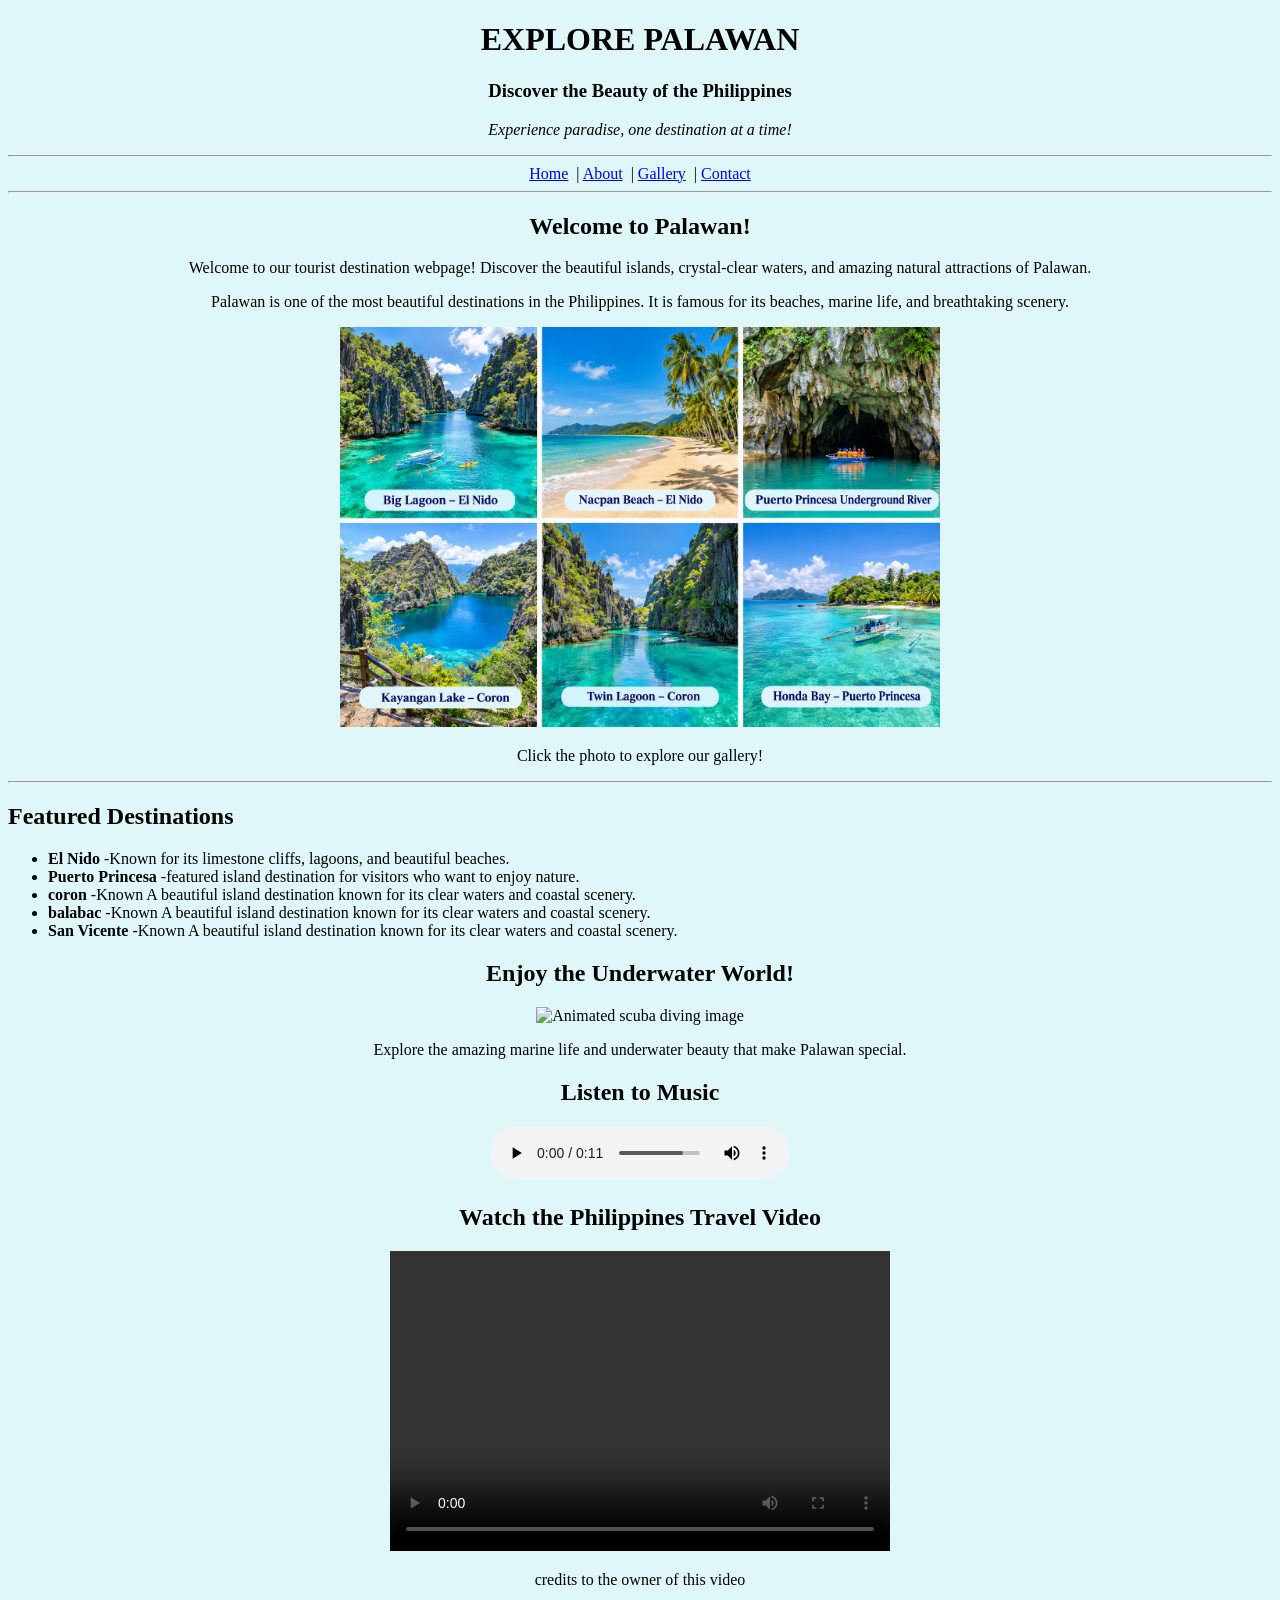
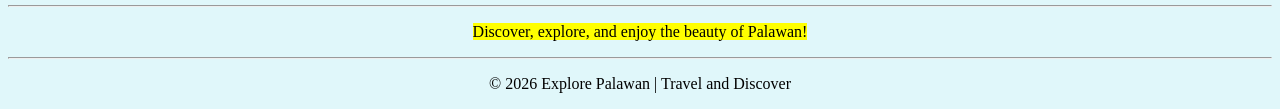
==== index.html @ 532b5537 "first commit" ====
<!DOCTYPE html>
<html>
<head>
    <title>Explore Palawan - Home</title>
</head>

<body bgcolor="#E0F7FA">

    <header>
        <center>
            <h1> EXPLORE PALAWAN </h1>
            <h3>Discover the Beauty of the Philippines</h3>
            <p><i>Experience paradise, one destination at a time!</i></p>
        </center>
    </header>

    <hr>

    <nav>
        <center>
            <a href="index.html">Home</a>&nbsp; |
            <a href="about.html">About</a>&nbsp; |
            <a href="gallery.html">Gallery</a>&nbsp; |
            <a href="contact.html">Contact</a>
        </center>
    </nav>

    <hr>

    <main>
        <center>
            <h2>Welcome to Palawan!</h2>

            <p>
                Welcome to our tourist destination webpage!
                Discover the beautiful islands, crystal-clear waters,
                and amazing natural attractions of Palawan.
            </p>

            <p>
                Palawan is one of the most beautiful destinations
                in the Philippines. It is famous for its beaches,
                marine life, and breathtaking scenery.
            </p>

           <a href="gallery.html">
           <img src="photo/travel collage.png"
             alt="Explore Palawan Gallery"
             width="600"
             height="400">
</a>

<p>Click the photo to explore our gallery!</p>

             </center>
             <hr>
             <h2>Featured Destinations</h2>
       

        <ul>
            <li><b>El Nido</b> -Known for its limestone cliffs,
                lagoons, and beautiful beaches.</li>

            <li><b>Puerto Princesa</b> -featured island destination
                for visitors who want to enjoy nature.</li>

            <li><b>coron</b> -Known A beautiful island destination
                known for its clear waters and coastal scenery.</li>

            <li><b>balabac</b> -Known A beautiful island destination
                known for its clear waters and coastal scenery.</li>

            <li><b>San Vicente</b> -Known A beautiful island destination
                known for its clear waters and coastal scenery.</li>
        </ul>

        <center>
            <h2>Enjoy the Underwater World!</h2>

            <img src="C:\Users\ACER\OneDrive\Desktop\Carmen,Rosario,Hj.alie S\photo\gif\scuba.gif"
                 alt="Animated scuba diving image"
                 width="300"
                 height="200">

            <p>
                Explore the amazing marine life and underwater
                beauty that make Palawan special.
            </p>

            
<h2>Listen to Music</h2>

<audio controls>
    <source src="audio/sunflower.mp3" type="audio/mpeg">
    
</audio>

<h2>Watch the Philippines Travel Video</h2>

<video width="500" height="300" controls loop>
    <source src="video/featuredvideo.mp4" type="video/mp4">
    
</video>
<p> credits to the owner of this video</p>


             
                

            <hr>

            <p>
                <mark>Discover, explore, and enjoy the beauty of Palawan!</mark>
            </p>
        </center>
    </main>

    <hr>

    <footer>
        <center>
            <p>&copy; 2026 Explore Palawan | Travel and Discover</p>
        </center>
    </footer>

</body>
</html>
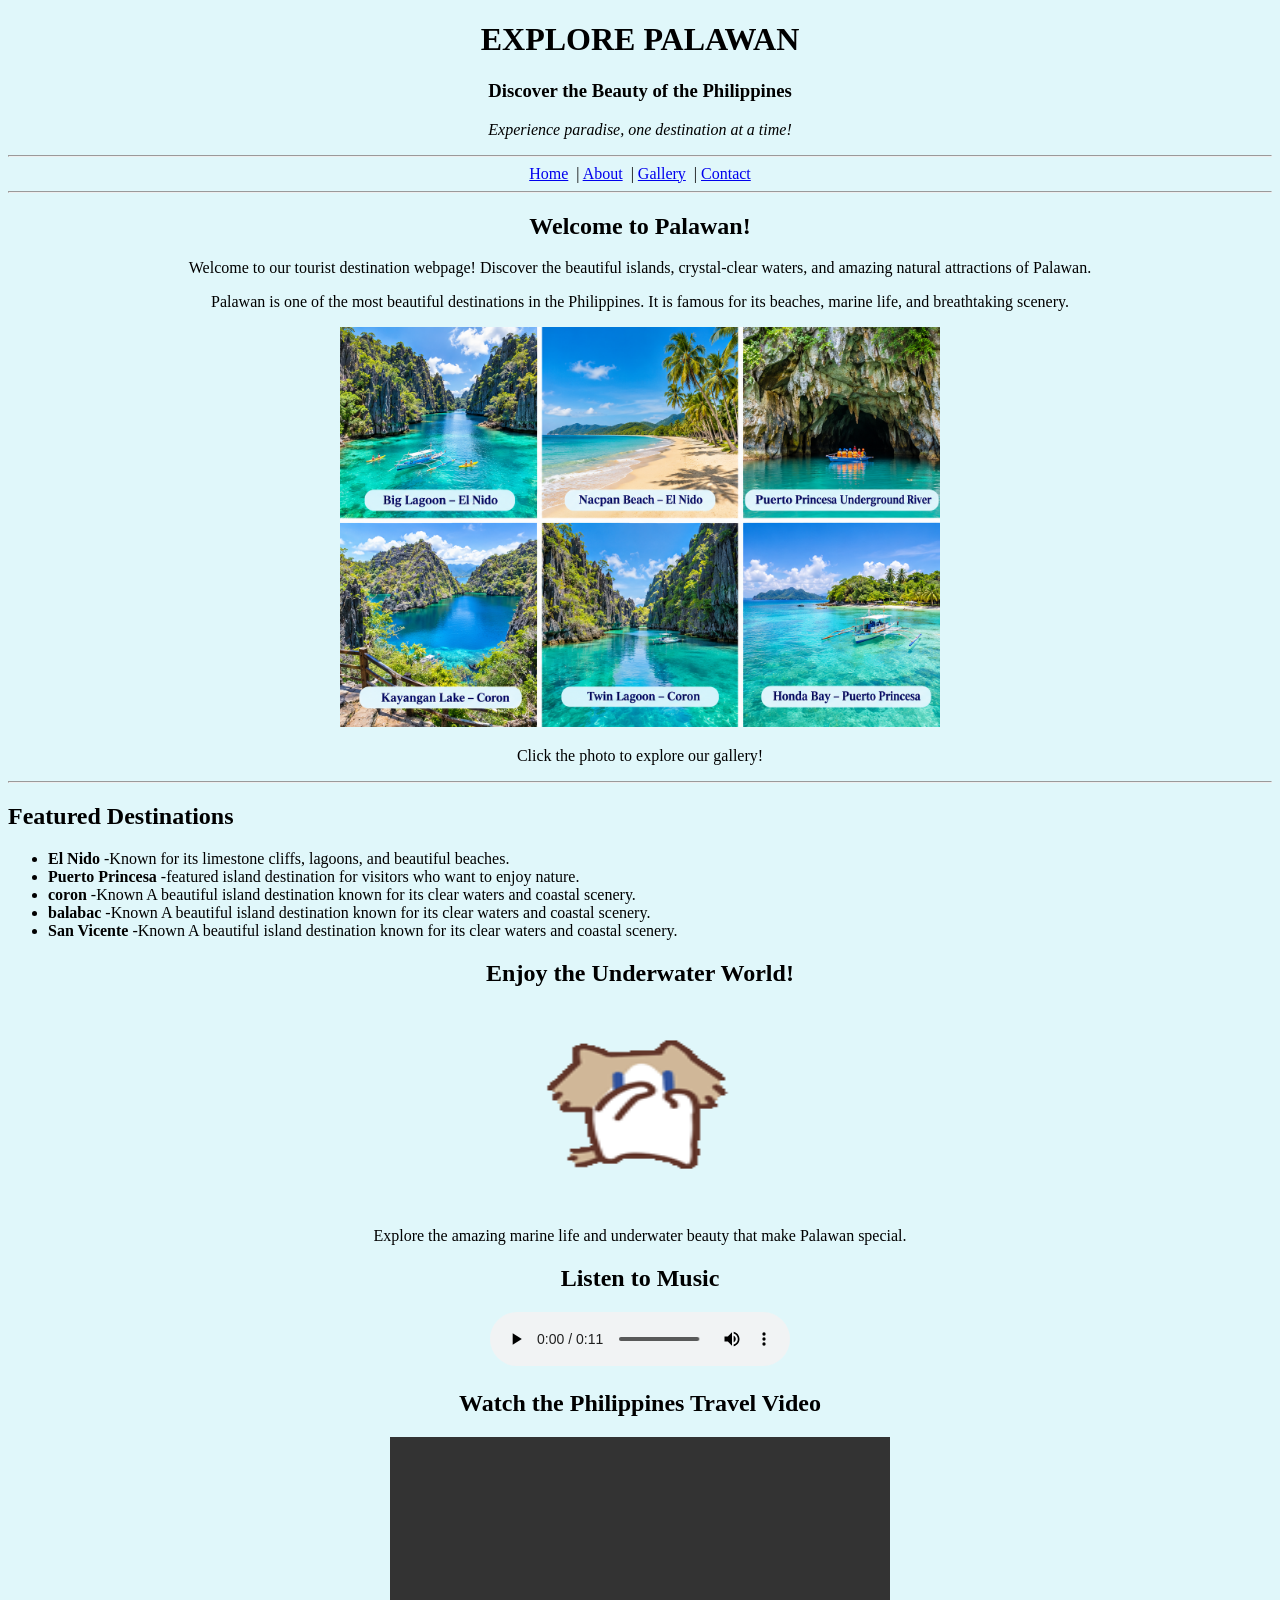
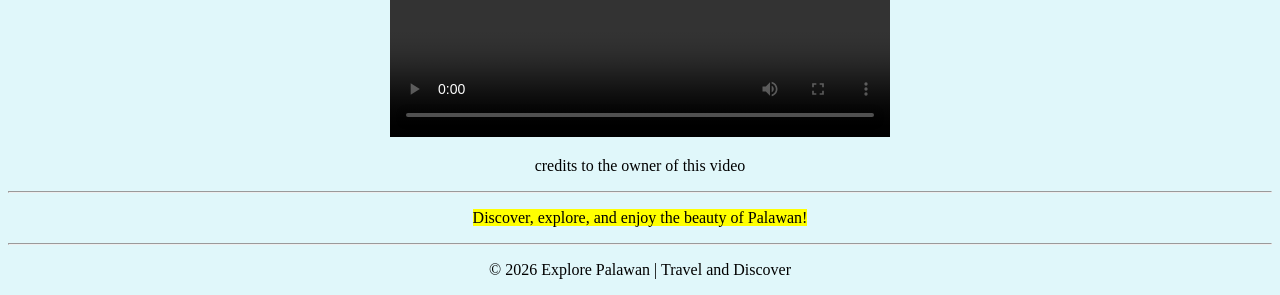
==== commit 4d41401b: "fix image paths" ====
--- a/index.html
+++ b/index.html
@@ -78,7 +78,7 @@
         <center>
             <h2>Enjoy the Underwater World!</h2>
 
-            <img src="C:\Users\ACER\OneDrive\Desktop\Carmen,Rosario,Hj.alie S\photo\gif\scuba.gif"
+            <img src="photo/gif/scuba.gif"
                  alt="Animated scuba diving image"
                  width="300"
                  height="200">
@@ -91,7 +91,7 @@
             
 <h2>Listen to Music</h2>
 
-<audio controls>
+<audio controls autoplay>
     <source src="audio/sunflower.mp3" type="audio/mpeg">
     
 </audio>
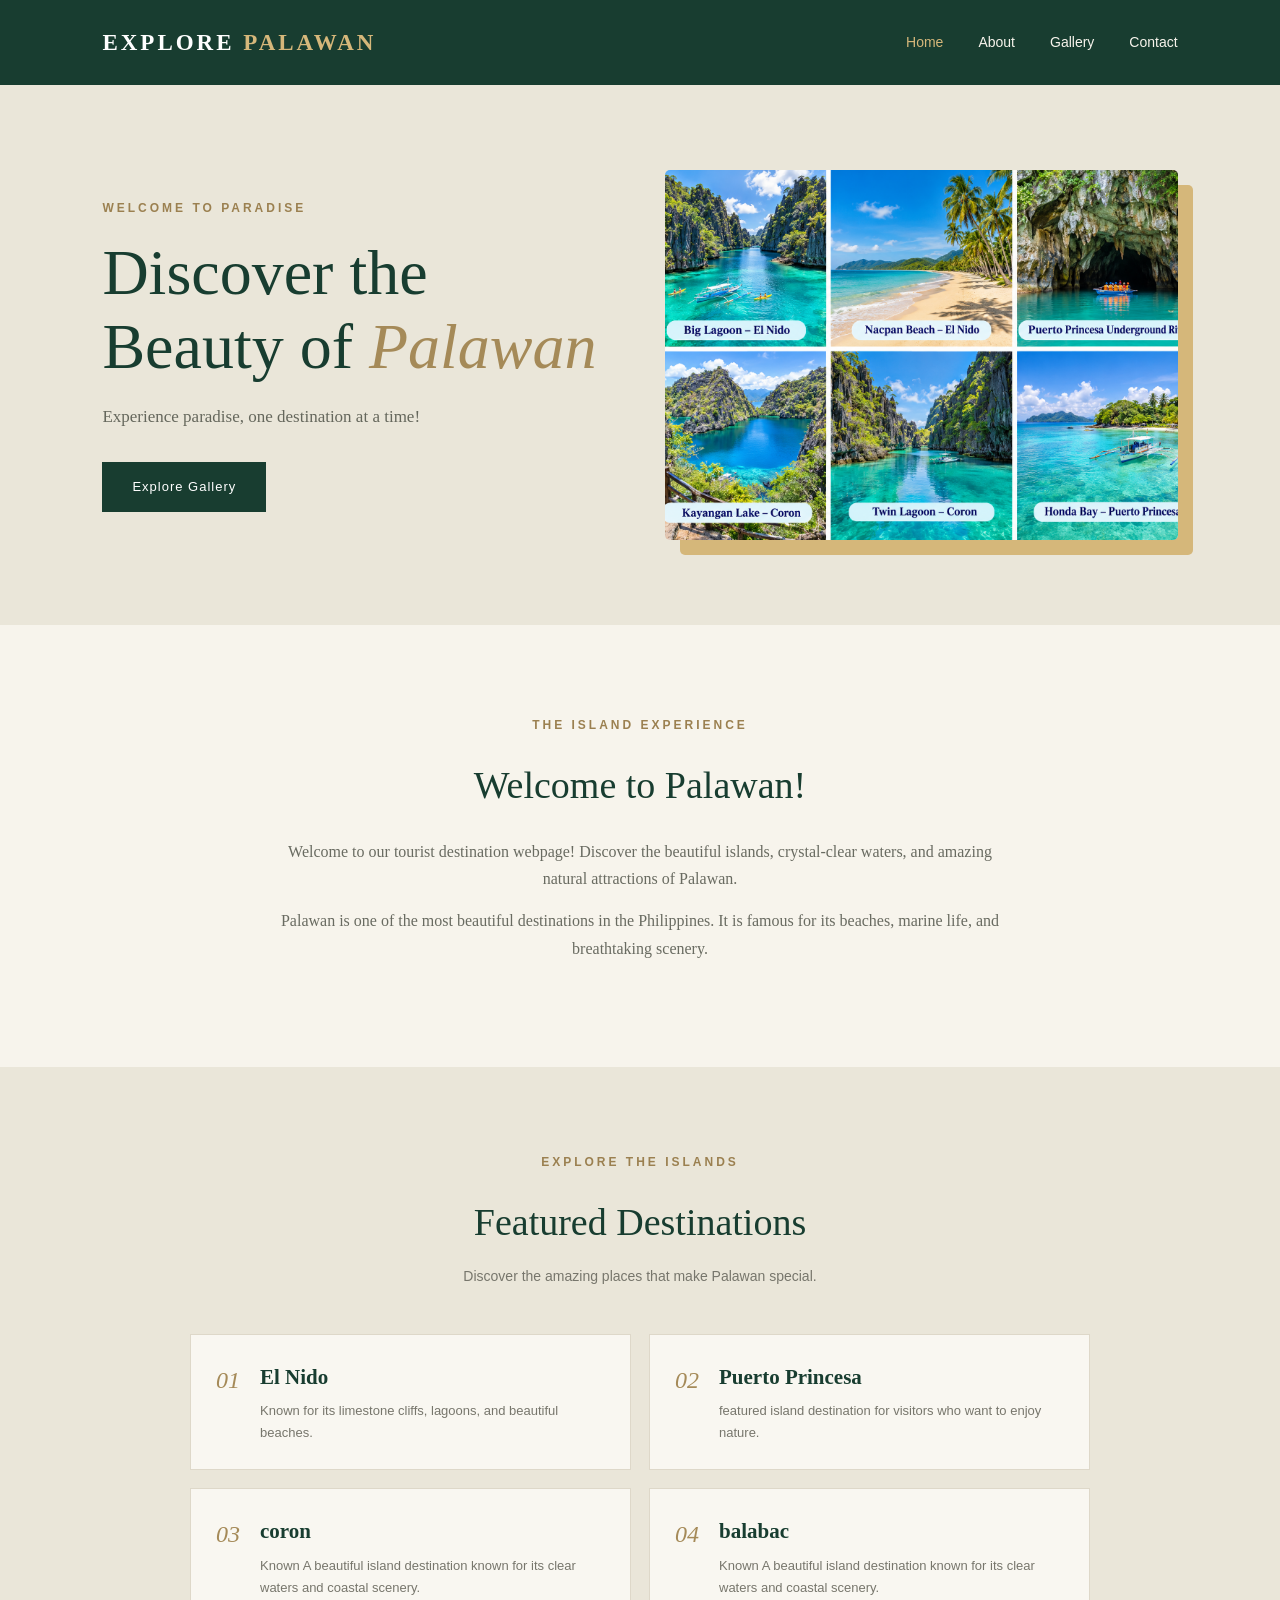
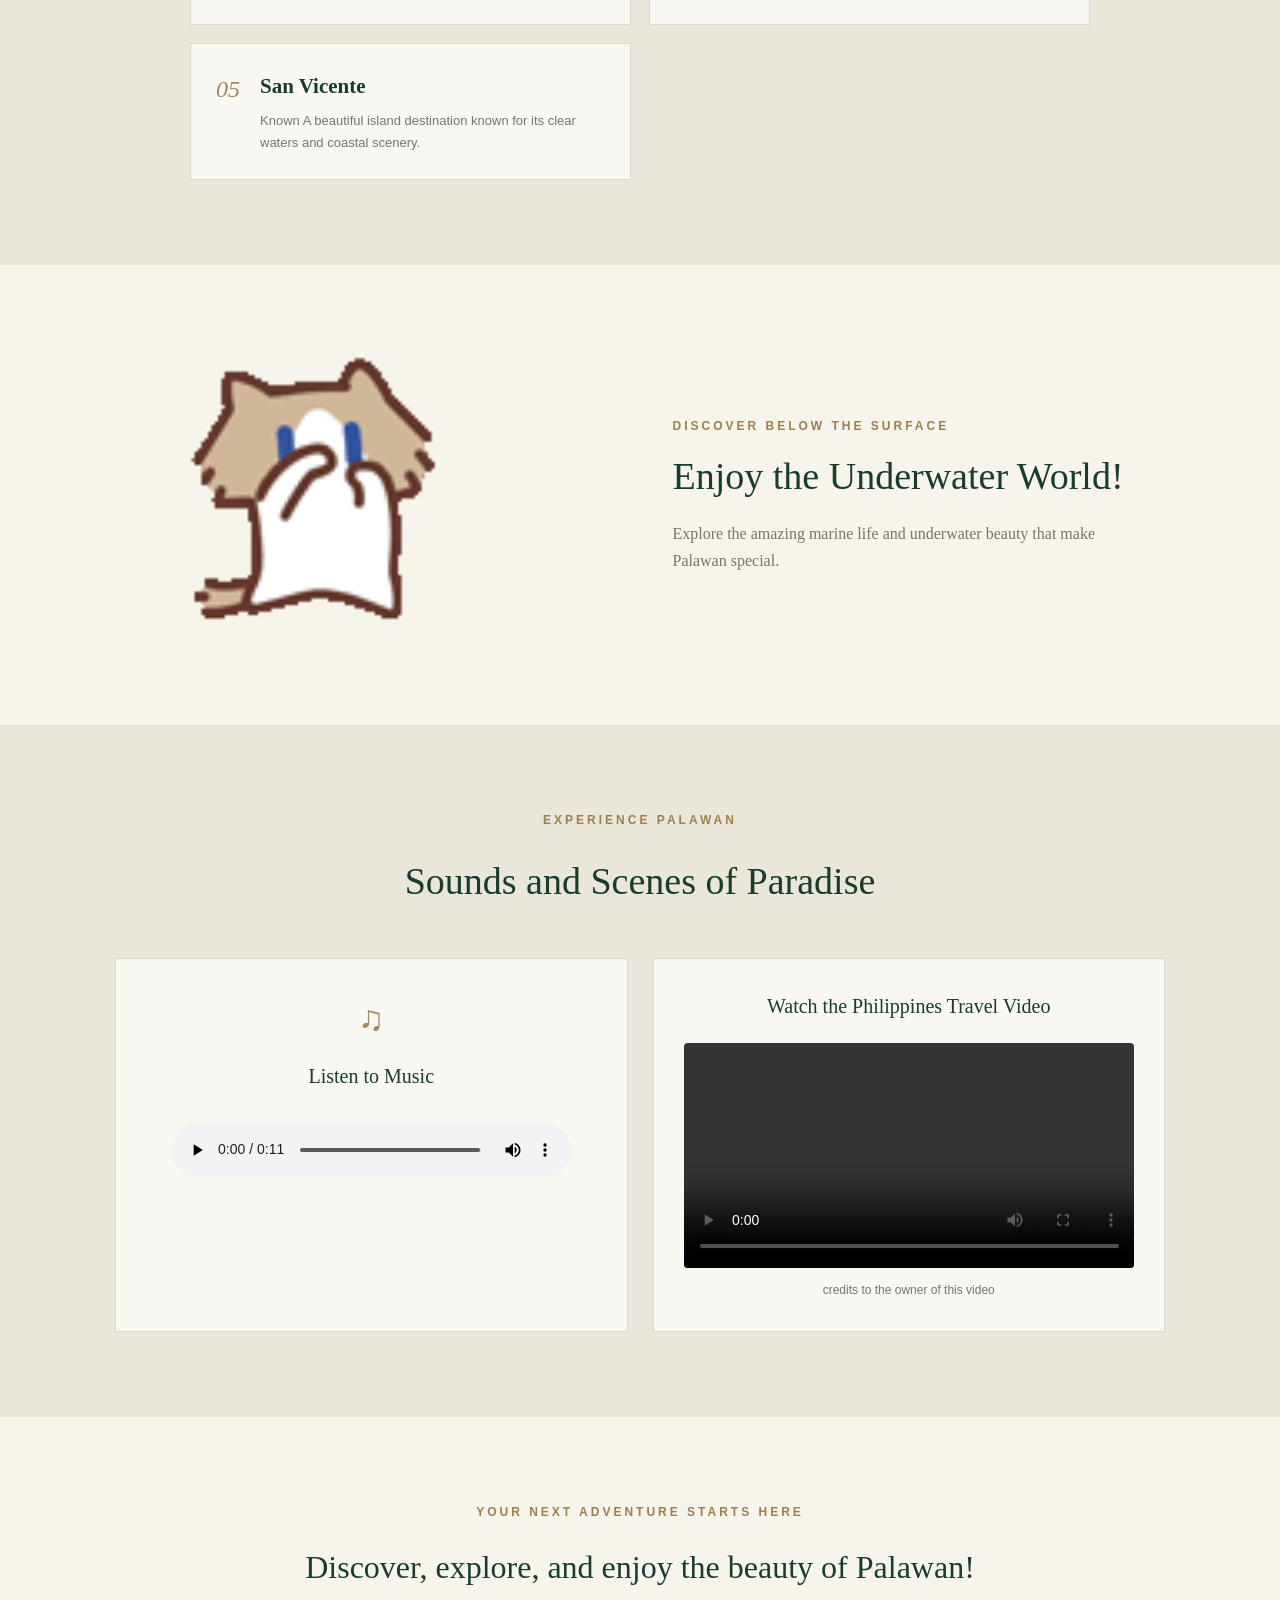
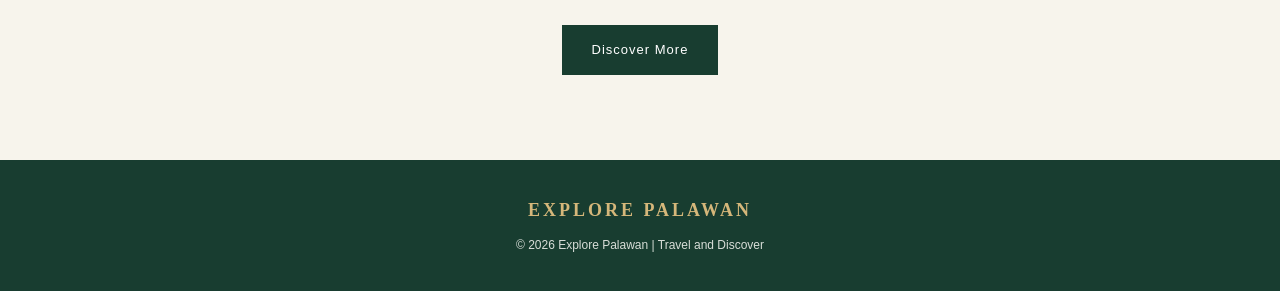
==== commit 6220310e: "update website pages and contact design" ====
--- a/index.html
+++ b/index.html
@@ -2,126 +2,220 @@
 <!DOCTYPE html>
 <html>
 <head>
+    <meta charset="UTF-8">
+    <meta name="viewport" content="width=device-width, initial-scale=1.0">
     <title>Explore Palawan - Home</title>
+    <link rel="stylesheet" href="style.css">
 </head>
 
-<body bgcolor="#E0F7FA">
-
-    <header>
-        <center>
-            <h1> EXPLORE PALAWAN </h1>
-            <h3>Discover the Beauty of the Philippines</h3>
-            <p><i>Experience paradise, one destination at a time!</i></p>
-        </center>
+<body>
+
+    <!-- HEADER AND NAVIGATION -->
+    <header class="header">
+        <div class="logo">EXPLORE <span>PALAWAN</span></div>
+
+        <nav class="navbar">
+            <a href="index.html" class="active">Home</a>
+            <a href="about.html">About</a>
+            <a href="gallery.html">Gallery</a>
+            <a href="contact.html">Contact</a>
+        </nav>
     </header>
 
-    <hr>
-
-    <nav>
-        <center>
-            <a href="index.html">Home</a>&nbsp; |
-            <a href="about.html">About</a>&nbsp; |
-            <a href="gallery.html">Gallery</a>&nbsp; |
-            <a href="contact.html">Contact</a>
-        </center>
-    </nav>
-
-    <hr>
-
     <main>
-        <center>
+
+        <!-- HERO SECTION -->
+        <section class="hero">
+
+            <div class="hero-content">
+                <p class="small-heading">WELCOME TO PARADISE</p>
+
+                <h1>Discover the Beauty of <span>Palawan</span></h1>
+
+                <p class="hero-description">
+                    Experience paradise, one destination at a time!
+                </p>
+
+                <a href="gallery.html" class="explore-button">
+                    Explore Gallery
+                </a>
+            </div>
+
+            <div class="hero-image-container">
+                <a href="gallery.html">
+                    <img src="photo/travel collage.png"
+                         alt="Explore Palawan Gallery"
+                         width="600"
+                         height="400">
+                </a>
+            </div>
+
+        </section>
+
+        <!-- WELCOME SECTION -->
+        <section class="welcome-section">
+
+            <p class="section-label">THE ISLAND EXPERIENCE</p>
+
             <h2>Welcome to Palawan!</h2>
 
-            <p>
-                Welcome to our tourist destination webpage!
-                Discover the beautiful islands, crystal-clear waters,
-                and amazing natural attractions of Palawan.
-            </p>
-
-            <p>
-                Palawan is one of the most beautiful destinations
-                in the Philippines. It is famous for its beaches,
-                marine life, and breathtaking scenery.
-            </p>
-
-           <a href="gallery.html">
-           <img src="photo/travel collage.png"
-             alt="Explore Palawan Gallery"
-             width="600"
-             height="400">
-</a>
-
-<p>Click the photo to explore our gallery!</p>
-
-             </center>
-             <hr>
-             <h2>Featured Destinations</h2>
-       
-
-        <ul>
-            <li><b>El Nido</b> -Known for its limestone cliffs,
-                lagoons, and beautiful beaches.</li>
-
-            <li><b>Puerto Princesa</b> -featured island destination
-                for visitors who want to enjoy nature.</li>
-
-            <li><b>coron</b> -Known A beautiful island destination
-                known for its clear waters and coastal scenery.</li>
-
-            <li><b>balabac</b> -Known A beautiful island destination
-                known for its clear waters and coastal scenery.</li>
-
-            <li><b>San Vicente</b> -Known A beautiful island destination
-                known for its clear waters and coastal scenery.</li>
-        </ul>
-
-        <center>
-            <h2>Enjoy the Underwater World!</h2>
-
-            <img src="photo/gif/scuba.gif"
-                 alt="Animated scuba diving image"
-                 width="300"
-                 height="200">
-
-            <p>
-                Explore the amazing marine life and underwater
-                beauty that make Palawan special.
-            </p>
-
-            
-<h2>Listen to Music</h2>
-
-<audio controls autoplay>
-    <source src="audio/sunflower.mp3" type="audio/mpeg">
-    
-</audio>
-
-<h2>Watch the Philippines Travel Video</h2>
-
-<video width="500" height="300" controls loop>
-    <source src="video/featuredvideo.mp4" type="video/mp4">
-    
-</video>
-<p> credits to the owner of this video</p>
-
-
-             
-                
-
-            <hr>
-
-            <p>
+            <div class="welcome-text">
+                <p>
+                    Welcome to our tourist destination webpage!
+                    Discover the beautiful islands, crystal-clear waters,
+                    and amazing natural attractions of Palawan.
+                </p>
+
+                <p>
+                    Palawan is one of the most beautiful destinations
+                    in the Philippines. It is famous for its beaches,
+                    marine life, and breathtaking scenery.
+                </p>
+            </div>
+
+        </section>
+
+        <!-- DESTINATIONS SECTION -->
+        <section class="destinations-section">
+
+            <div class="section-heading">
+                <p class="section-label">EXPLORE THE ISLANDS</p>
+                <h2>Featured Destinations</h2>
+                <p>Discover the amazing places that make Palawan special.</p>
+            </div>
+
+            <div class="destination-list">
+
+                <div class="destination-item">
+                    <span class="destination-number">01</span>
+                    <div>
+                        <h3>El Nido</h3>
+                        <p>Known for its limestone cliffs,
+                        lagoons, and beautiful beaches.</p>
+                    </div>
+                </div>
+
+                <div class="destination-item">
+                    <span class="destination-number">02</span>
+                    <div>
+                        <h3>Puerto Princesa</h3>
+                        <p>featured island destination
+                        for visitors who want to enjoy nature.</p>
+                    </div>
+                </div>
+
+                <div class="destination-item">
+                    <span class="destination-number">03</span>
+                    <div>
+                        <h3>coron</h3>
+                        <p>Known A beautiful island destination
+                        known for its clear waters and coastal scenery.</p>
+                    </div>
+                </div>
+
+                <div class="destination-item">
+                    <span class="destination-number">04</span>
+                    <div>
+                        <h3>balabac</h3>
+                        <p>Known A beautiful island destination
+                        known for its clear waters and coastal scenery.</p>
+                    </div>
+                </div>
+
+                <div class="destination-item">
+                    <span class="destination-number">05</span>
+                    <div>
+                        <h3>San Vicente</h3>
+                        <p>Known A beautiful island destination
+                        known for its clear waters and coastal scenery.</p>
+                    </div>
+                </div>
+
+            </div>
+
+        </section>
+
+        <!-- UNDERWATER SECTION -->
+        <section class="underwater-section">
+
+            <div class="underwater-image">
+                <img src="photo/gif/scuba.gif"
+                     alt="Animated scuba diving image"
+                     width="300"
+                     height="200">
+            </div>
+
+            <div class="underwater-content">
+                <p class="section-label">DISCOVER BELOW THE SURFACE</p>
+
+                <h2>Enjoy the Underwater World!</h2>
+
+                <p>
+                    Explore the amazing marine life and underwater
+                    beauty that make Palawan special.
+                </p>
+            </div>
+
+        </section>
+
+        <!-- MUSIC AND VIDEO SECTION -->
+        <section class="media-section">
+
+            <div class="section-heading">
+                <p class="section-label">EXPERIENCE PALAWAN</p>
+                <h2>Sounds and Scenes of Paradise</h2>
+            </div>
+
+            <div class="media-container">
+
+                <div class="media-card">
+                    <div class="media-icon">♫</div>
+
+                    <h3>Listen to Music</h3>
+
+                    <audio controls autoplay>
+                        <source src="audio/sunflower.mp3"
+                                type="audio/mpeg">
+                    </audio>
+                </div>
+
+                <div class="media-card">
+                    <h3>Watch the Philippines Travel Video</h3>
+
+                    <video width="500" height="300" controls loop>
+                        <source src="video/featuredvideo.mp4"
+                                type="video/mp4">
+                    </video>
+
+                    <p>credits to the owner of this video</p>
+                </div>
+
+            </div>
+
+        </section>
+
+        <!-- CLOSING SECTION -->
+        <section class="closing-section">
+
+            <p class="section-label">YOUR NEXT ADVENTURE STARTS HERE</p>
+
+            <h2>
                 <mark>Discover, explore, and enjoy the beauty of Palawan!</mark>
-            </p>
-        </center>
+            </h2>
+
+            <a href="gallery.html" class="closing-button">
+                Discover More
+            </a>
+
+        </section>
+
     </main>
 
-    <hr>
-
-    <footer>
-        <center>
-            <p>&copy; 2026 Explore Palawan | Travel and Discover</p>
-        </center>
+    <!-- FOOTER -->
+    <footer class="footer">
+        <h3>EXPLORE PALAWAN</h3>
+
+        <p>&copy; 2026 Explore Palawan | Travel and Discover</p>
     </footer>
 
 </body>
--- a/style.css
+++ b/style.css
@@ -0,0 +1,1094 @@
+
+/* EXPLORE PALAWANTROPICAL LUXURY DESIGN*/
+
+* {
+    margin: 0;
+    padding: 0;
+    box-sizing: border-box;
+}
+
+html {
+    scroll-behavior: smooth;
+}
+
+body {
+    font-family: Georgia, 'Times New Roman', serif;
+    background-color: #F7F4EC;
+    color: #263C32;
+    line-height: 1.7;
+}
+
+/* HEADER */
+.header {
+    background-color: #183D30;
+    min-height: 85px;
+    padding: 20px 8%;
+    display: flex;
+    justify-content: space-between;
+    align-items: center;
+    flex-wrap: wrap;
+    gap: 15px;
+}
+
+.logo {
+    color: #FFFFFF;
+    font-size: 23px;
+    font-weight: bold;
+    letter-spacing: 3px;
+}
+
+.logo span {
+    color: #D5B77A;
+}
+
+/* NAVIGATION */
+.navbar {
+    display: flex;
+    gap: 35px;
+    align-items: center;
+}
+
+.navbar a {
+    text-decoration: none;
+    color: #F7F4EC;
+    font-family: Arial, sans-serif;
+    font-size: 14px;
+    transition: 0.3s;
+}
+
+.navbar a:hover,
+.navbar a.active {
+    color: #D5B77A;
+}
+
+/* HERO SECTION */
+.hero {
+    min-height: 540px;
+    padding: 75px 8%;
+    background-color: #EAE6D9;
+    display: flex;
+    align-items: center;
+    justify-content: space-between;
+    gap: 50px;
+}
+
+.hero-content {
+    flex: 1;
+}
+
+.small-heading,
+.section-label {
+    color: #9B8050;
+    font-family: Arial, sans-serif;
+    font-size: 12px;
+    font-weight: bold;
+    letter-spacing: 3px;
+    margin-bottom: 18px;
+}
+
+.hero-content h1 {
+    font-size: clamp(38px, 5vw, 65px);
+    line-height: 1.15;
+    font-weight: normal;
+    color: #183D30;
+    margin-bottom: 20px;
+}
+
+.hero-content h1 span {
+    color: #A58A58;
+    font-style: italic;
+}
+
+.hero-description {
+    font-size: 17px;
+    color: #65675C;
+    margin-bottom: 30px;
+}
+
+.explore-button,
+.closing-button {
+    display: inline-block;
+    background-color: #183D30;
+    color: #FFFFFF;
+    text-decoration: none;
+    padding: 14px 30px;
+    font-family: Arial, sans-serif;
+    font-size: 13px;
+    letter-spacing: 1px;
+    transition: 0.3s;
+}
+
+.explore-button:hover,
+.closing-button:hover {
+    background-color: #A58A58;
+}
+
+/* HERO IMAGE */
+.hero-image-container {
+    flex: 1;
+}
+
+.hero-image-container img {
+    display: block;
+    width: 100%;
+    height: 370px;
+    object-fit: cover;
+    border-radius: 5px;
+    box-shadow: 15px 15px 0px #D5B77A;
+    transition: 0.3s;
+}
+
+.hero-image-container img:hover {
+    transform: translateY(-5px);
+}
+
+/* WELCOME SECTION */
+.welcome-section {
+    max-width: 850px;
+    margin: auto;
+    padding: 90px 25px;
+    text-align: center;
+}
+
+.welcome-section h2,
+.section-heading h2,
+.underwater-content h2 {
+    font-size: 38px;
+    font-weight: normal;
+    color: #183D30;
+    margin-bottom: 20px;
+}
+
+.welcome-text {
+    max-width: 720px;
+    margin: auto;
+    color: #696B61;
+    font-size: 16px;
+}
+
+.welcome-text p {
+    margin-bottom: 15px;
+}
+
+/* DESTINATIONS */
+.destinations-section {
+    background-color: #EAE6D9;
+    padding: 85px 10%;
+}
+
+.section-heading {
+    text-align: center;
+    margin-bottom: 45px;
+}
+
+.section-heading > p:last-child {
+    color: #77766C;
+    font-family: Arial, sans-serif;
+    font-size: 14px;
+}
+
+.section-heading h2 {
+    margin-bottom: 10px;
+}
+
+.destination-list {
+    max-width: 900px;
+    margin: auto;
+    display: grid;
+    grid-template-columns: repeat(2, 1fr);
+    gap: 18px;
+}
+
+.destination-item {
+    display: flex;
+    gap: 20px;
+    align-items: flex-start;
+    background-color: #F9F7F1;
+    padding: 25px;
+    border: 1px solid #DED8C9;
+    transition: 0.3s;
+}
+
+.destination-item:hover {
+    transform: translateY(-5px);
+    box-shadow: 0 8px 20px rgba(24, 61, 48, 0.08);
+}
+
+.destination-number {
+    color: #A58A58;
+    font-size: 24px;
+    font-style: italic;
+}
+
+.destination-item h3 {
+    color: #183D30;
+    font-size: 21px;
+    margin-bottom: 5px;
+}
+
+.destination-item p {
+    color: #77766C;
+    font-family: Arial, sans-serif;
+    font-size: 13px;
+}
+
+/* UNDERWATER SECTION */
+.underwater-section {
+    padding: 90px 10%;
+    display: flex;
+    align-items: center;
+    justify-content: center;
+    gap: 65px;
+}
+
+.underwater-image {
+    flex: 1;
+}
+
+.underwater-image img {
+    display: block;
+    width: 100%;
+    max-width: 400px;
+    height: 280px;
+    object-fit: cover;
+    border-radius: 5px;
+}
+
+.underwater-content {
+    flex: 1;
+}
+
+.underwater-content h2 {
+    line-height: 1.2;
+}
+
+.underwater-content > p:last-child {
+    color: #77766C;
+    font-size: 16px;
+}
+
+/* MEDIA SECTION */
+.media-section {
+    background-color: #EAE6D9;
+    padding: 85px 8%;
+}
+
+.media-container {
+    max-width: 1050px;
+    margin: auto;
+    display: grid;
+    grid-template-columns: 1fr 1fr;
+    gap: 25px;
+}
+
+.media-card {
+    background-color: #F9F7F1;
+    padding: 30px;
+    text-align: center;
+    border: 1px solid #DED8C9;
+}
+
+.media-card h3 {
+    color: #183D30;
+    font-size: 20px;
+    font-weight: normal;
+    margin-bottom: 20px;
+}
+
+.media-icon {
+    color: #A58A58;
+    font-size: 35px;
+    margin-bottom: 10px;
+}
+
+.media-card audio {
+    width: 100%;
+    max-width: 400px;
+    margin-top: 10px;
+}
+
+.media-card video {
+    display: block;
+    width: 100%;
+    height: auto;
+    max-width: 500px;
+    margin: auto;
+    border-radius: 4px;
+}
+
+.media-card p {
+    color: #77766C;
+    font-family: Arial, sans-serif;
+    font-size: 12px;
+    margin-top: 12px;
+}
+
+/* CLOSING SECTION */
+.closing-section {
+    text-align: center;
+    padding: 85px 20px;
+    background-color: #F7F4EC;
+}
+
+.closing-section h2 {
+    max-width: 750px;
+    margin: 0 auto 30px;
+    color: #183D30;
+    font-size: 32px;
+    font-weight: normal;
+}
+
+.closing-section mark {
+    background-color: transparent;
+    color: #183D30;
+}
+
+/* FOOTER */
+.footer {
+    background-color: #183D30;
+    color: #F7F4EC;
+    text-align: center;
+    padding: 35px 15px;
+}
+
+.footer h3 {
+    color: #D5B77A;
+    letter-spacing: 3px;
+    margin-bottom: 10px;
+    font-size: 18px;
+}
+
+.footer p {
+    font-family: Arial, sans-serif;
+    font-size: 12px;
+    color: #D8DED8;
+}
+
+/* TABLET RESPONSIVENESS */
+@media screen and (max-width: 900px) {
+
+    .hero {
+        gap: 30px;
+        padding: 55px 6%;
+    }
+
+    .hero-image-container img {
+        height: 300px;
+    }
+
+    .destination-list {
+        grid-template-columns: 1fr;
+    }
+
+    .underwater-section {
+        gap: 35px;
+    }
+}
+
+/* MOBILE RESPONSIVENESS */
+@media screen and (max-width: 600px) {
+
+    .header {
+        flex-direction: column;
+        padding: 20px 15px;
+    }
+
+    .logo {
+        font-size: 20px;
+    }
+
+    .navbar {
+        justify-content: center;
+        gap: 20px;
+        flex-wrap: wrap;
+    }
+
+    .navbar a {
+        font-size: 12px;
+    }
+
+    .hero {
+        flex-direction: column;
+        text-align: center;
+        padding: 55px 25px;
+    }
+
+    .hero-content h1 {
+        font-size: 40px;
+    }
+
+    .hero-image-container {
+        width: 100%;
+    }
+
+    .hero-image-container img {
+        height: 250px;
+        box-shadow: 8px 8px 0px #D5B77A;
+    }
+
+    .welcome-section {
+        padding: 65px 22px;
+    }
+
+    .welcome-section h2,
+    .section-heading h2,
+    .underwater-content h2 {
+        font-size: 30px;
+    }
+
+    .destinations-section {
+        padding: 65px 20px;
+    }
+
+    .destination-item {
+        padding: 20px;
+    }
+
+    .underwater-section {
+        flex-direction: column;
+        padding: 65px 25px;
+        text-align: center;
+    }
+
+    .underwater-image,
+    .underwater-content {
+        width: 100%;
+    }
+
+    .underwater-image img {
+        margin: auto;
+        height: 230px;
+    }
+
+    .media-section {
+        padding: 65px 20px;
+    }
+
+    .media-container {
+        grid-template-columns: 1fr;
+    }
+
+    .media-card {
+        padding: 22px 15px;
+    }
+
+    .closing-section {
+        padding: 65px 20px;
+    }
+
+    .closing-section h2 {
+        font-size: 26px;
+    }
+}
+
+
+/* ABOUT PAGE   */
+
+
+.about-hero {
+    background-color: #EAE6D9;
+    text-align: center;
+    padding: 75px 20px;
+}
+
+.about-hero h1 {
+    color: #183D30;
+    font-family: Georgia, serif;
+    font-size: 42px;
+    letter-spacing: 3px;
+    margin: 12px 0;
+}
+
+.about-hero h1 span {
+    color: #A58A58;
+}
+
+.about-hero p:last-child {
+    color: #65675C;
+    font-size: 16px;
+}
+
+.about-label {
+    color: #A58A58;
+    font-family: Arial, sans-serif;
+    font-size: 12px;
+    font-weight: bold;
+    letter-spacing: 3px;
+}
+
+.about-main {
+    background-color: #F7F4EC;
+    padding: 45px 8%;
+}
+
+.about-intro {
+    max-width: 800px;
+    margin: 0 auto 55px;
+    text-align: center;
+}
+
+.about-intro h2 {
+    color: #183D30;
+    font-family: Georgia, serif;
+    font-size: 32px;
+    margin: 15px 0;
+}
+
+.about-intro h2 span {
+    color: #A58A58;
+}
+
+.about-intro > p:last-child {
+    color: #65675C;
+    font-family: Arial, sans-serif;
+    line-height: 1.9;
+    font-size: 15px;
+}
+
+.about-destination {
+    display: flex;
+    align-items: center;
+    gap: 45px;
+    background-color: #FFFFFF;
+    padding: 25px;
+    margin: 35px auto;
+    max-width: 1050px;
+    border-radius: 10px;
+    box-shadow: 0 5px 20px rgba(24, 61, 48, 0.08);
+}
+
+.about-destination.reverse {
+    flex-direction: row-reverse;
+}
+
+.about-image {
+    flex: 1;
+    min-width: 0;
+}
+
+.about-image img {
+    width: 100%;
+    height: 280px;
+    object-fit: cover;
+    border-radius: 7px;
+    display: block;
+}
+
+.about-details {
+    flex: 1;
+}
+
+.about-details h2 {
+    color: #183D30;
+    font-family: Georgia, serif;
+    font-size: 30px;
+    margin: 12px 0;
+}
+
+.about-details > p:not(.about-label) {
+    color: #65675C;
+    font-family: Arial, sans-serif;
+    font-size: 14px;
+    line-height: 1.9;
+}
+
+.about-details .best-for {
+    margin-top: 20px;
+}
+
+.about-details mark {
+    background-color: #F1E8D2;
+    color: #183D30;
+    padding: 9px 12px;
+    line-height: 2.2;
+    border-left: 3px solid #D5B77A;
+}
+
+/* Mobile responsive design */
+@media screen and (max-width: 700px) {
+
+    .about-hero {
+        padding: 50px 15px;
+    }
+
+    .about-hero h1 {
+        font-size: 30px;
+    }
+
+    .about-main {
+        padding: 30px 5%;
+    }
+
+    .about-intro h2 {
+        font-size: 25px;
+    }
+
+    .about-destination,
+    .about-destination.reverse {
+        flex-direction: column;
+        gap: 20px;
+        padding: 18px;
+    }
+
+    .about-image {
+        width: 100%;
+    }
+
+    .about-image img {
+        height: 230px;
+    }
+
+    .about-details h2 {
+        font-size: 25px;
+    }
+}
+
+
+/* GALLERY PAGE */
+
+
+.gallery-hero {
+    background-color: #EAE6D9;
+    text-align: center;
+    padding: 75px 20px;
+}
+
+.gallery-label {
+    color: #A58A58;
+    font-family: Arial, sans-serif;
+    font-size: 12px;
+    font-weight: bold;
+    letter-spacing: 3px;
+}
+
+.gallery-hero h1 {
+    color: #183D30;
+    font-family: Georgia, serif;
+    font-size: 38px;
+    letter-spacing: 2px;
+    margin: 15px 0;
+}
+
+.gallery-hero h1 span {
+    color: #A58A58;
+}
+
+.gallery-hero p:last-child {
+    color: #65675C;
+    font-size: 16px;
+}
+
+.gallery-main {
+    background-color: #F7F4EC;
+    padding: 45px 8%;
+}
+
+.gallery-intro {
+    text-align: center;
+    margin-bottom: 45px;
+}
+
+.gallery-intro h2 {
+    color: #183D30;
+    font-family: Georgia, serif;
+    font-size: 32px;
+    margin-top: 12px;
+}
+
+.gallery-section {
+    max-width: 1150px;
+    margin: 0 auto 55px;
+    padding-bottom: 35px;
+    border-bottom: 1px solid #D5B77A;
+}
+
+.gallery-heading {
+    text-align: center;
+    margin-bottom: 25px;
+}
+
+.gallery-heading h2 {
+    color: #183D30;
+    font-family: Georgia, serif;
+    font-size: 29px;
+    margin-bottom: 10px;
+}
+
+.gallery-heading p {
+    color: #77766C;
+    font-family: Arial, sans-serif;
+    font-size: 14px;
+}
+
+.gallery-grid {
+    display: grid;
+    grid-template-columns: repeat(2, minmax(0, 1fr));
+    gap: 22px;
+}
+
+.gallery-card {
+    background-color: #FFFFFF;
+    padding: 9px;
+    border-radius: 8px;
+    box-shadow: 0 5px 18px rgba(24, 61, 48, 0.10);
+    overflow: hidden;
+}
+
+.gallery-card img {
+    width: 100%;
+    height: 280px;
+    object-fit: cover;
+    display: block;
+    border-radius: 5px;
+    transition: transform 0.4s ease;
+}
+
+.gallery-card:hover img {
+    transform: scale(1.04);
+}
+
+.gallery-link {
+    text-align: center;
+    margin-top: 25px;
+}
+
+.gallery-link a {
+    color: #183D30;
+    font-family: Arial, sans-serif;
+    font-weight: bold;
+    text-decoration: none;
+    border-bottom: 2px solid #D5B77A;
+    padding-bottom: 5px;
+}
+
+.gallery-link a:hover {
+    color: #A58A58;
+}
+
+.gallery-closing {
+    text-align: center;
+    max-width: 750px;
+    margin: 65px auto 25px;
+    padding: 35px 20px;
+    background-color: #EAE6D9;
+    border-radius: 10px;
+}
+
+.gallery-closing h2 {
+    color: #183D30;
+    font-family: Georgia, serif;
+    font-size: 30px;
+    margin: 15px 0;
+}
+
+.gallery-closing > p:last-child {
+    color: #65675C;
+    font-family: Arial, sans-serif;
+    font-size: 14px;
+    line-height: 1.8;
+}
+
+/* Mobile responsive gallery */
+@media screen and (max-width: 700px) {
+
+    .gallery-hero {
+        padding: 50px 15px;
+    }
+
+    .gallery-hero h1 {
+        font-size: 27px;
+    }
+
+    .gallery-main {
+        padding: 30px 5%;
+    }
+
+    .gallery-intro h2 {
+        font-size: 25px;
+    }
+
+    .gallery-grid {
+        grid-template-columns: 1fr;
+        gap: 18px;
+    }
+
+    .gallery-card img {
+        height: 240px;
+    }
+
+    .gallery-heading h2 {
+        font-size: 25px;
+    }
+
+    .gallery-closing h2 {
+        font-size: 24px;
+    }
+}
+
+/*CONTACT PAGE DESIGN*/
+
+.contact-hero {
+    background: linear-gradient(
+        rgba(30, 55, 43, 0.75),
+        rgba(30, 55, 43, 0.75)
+    ),
+    url("images/palawan-contact.jpg");
+
+    background-size: cover;
+    background-position: center;
+    text-align: center;
+    padding: 110px 20px;
+    color: white;
+}
+
+.contact-hero h1 {
+    font-size: 48px;
+    letter-spacing: 4px;
+    margin: 15px 0;
+}
+
+.contact-hero h1 span {
+    color: #c4d8b2;
+}
+
+.contact-hero > p:last-child {
+    font-size: 17px;
+}
+
+.contact-label {
+    color: #789477;
+    font-size: 12px;
+    font-weight: bold;
+    letter-spacing: 3px;
+}
+
+.contact-hero .contact-label {
+    color: #d5e6c9;
+}
+
+.contact-main {
+    max-width: 1100px;
+    margin: auto;
+    padding: 60px 25px;
+}
+
+.contact-intro {
+    text-align: center;
+    max-width: 650px;
+    margin: 0 auto 45px;
+}
+
+.contact-intro h2 {
+    font-size: 36px;
+    color: #263d32;
+    margin: 12px 0;
+}
+
+.contact-intro h2 span {
+    color: #789477;
+}
+
+.contact-intro > p:last-child {
+    color: #777;
+    line-height: 1.8;
+}
+
+/* Contact Information */
+
+.contact-information {
+    background: #f2f5ef;
+    padding: 30px;
+    border-radius: 15px;
+    margin-bottom: 45px;
+}
+
+.contact-information h2 {
+    color: #263d32;
+    margin-bottom: 25px;
+}
+
+.contact-info-item {
+    display: flex;
+    align-items: center;
+    gap: 18px;
+    margin: 22px 0;
+}
+
+.contact-icon {
+    width: 45px;
+    height: 45px;
+    border-radius: 50%;
+    background: #dce8d5;
+    color: #405b46;
+    display: flex;
+    align-items: center;
+    justify-content: center;
+    font-weight: bold;
+    flex-shrink: 0;
+}
+
+.contact-info-item h3 {
+    color: #344b3b;
+    margin-bottom: 5px;
+}
+
+.contact-info-item p {
+    color: #777;
+    margin: 0;
+}
+
+.contact-info-item a {
+    color: #789477;
+    text-decoration: none;
+}
+
+/* Contact Form */
+
+.contact-form-section {
+    background: white;
+    padding: 40px;
+    border-radius: 15px;
+    box-shadow: 0 5px 25px rgba(0, 0, 0, 0.06);
+    border: 1px solid #edf0e9;
+}
+
+.form-heading {
+    text-align: center;
+    margin-bottom: 30px;
+}
+
+.form-heading h2 {
+    color: #263d32;
+    font-size: 30px;
+    margin: 12px 0;
+}
+
+.form-heading > p:last-child {
+    color: #888;
+}
+
+.contact-form {
+    max-width: 700px;
+    margin: auto;
+}
+
+.form-group {
+    margin-bottom: 22px;
+}
+
+.form-group label {
+    display: block;
+    color: #344b3b;
+    font-weight: 600;
+    margin-bottom: 9px;
+}
+
+.form-group input,
+.form-group select,
+.form-group textarea {
+    width: 100%;
+    padding: 14px;
+    border: 1px solid #dce3d8;
+    border-radius: 8px;
+    font-family: inherit;
+    font-size: 14px;
+    background: #fafbf9;
+    box-sizing: border-box;
+    outline: none;
+    transition: 0.3s;
+}
+
+.form-group input:focus,
+.form-group select:focus,
+.form-group textarea:focus {
+    border-color: #789477;
+    box-shadow: 0 0 0 3px rgba(120, 148, 119, 0.12);
+}
+
+.form-group textarea {
+    resize: vertical;
+}
+
+.form-buttons {
+    display: flex;
+    gap: 12px;
+    margin-top: 25px;
+}
+
+.form-buttons input {
+    padding: 13px 25px;
+    border: none;
+    border-radius: 7px;
+    cursor: pointer;
+    font-weight: bold;
+    transition: 0.3s;
+}
+
+.form-buttons input[type="submit"] {
+    background: #526e58;
+    color: white;
+    flex: 1;
+}
+
+.form-buttons input[type="reset"] {
+    background: #e9eee5;
+    color: #344b3b;
+}
+
+.form-buttons input:hover {
+    opacity: 0.85;
+    transform: translateY(-2px);
+}
+
+/* Thank You */
+
+.contact-thankyou {
+    text-align: center;
+    padding: 55px 15px;
+}
+
+.contact-thankyou h2 {
+    color: #405b46;
+    font-size: 30px;
+}
+
+.contact-thankyou mark {
+    background: #e5eddf;
+    color: #405b46;
+    padding: 8px 15px;
+    border-radius: 5px;
+}
+
+/* Responsive Design */
+
+@media (max-width: 600px) {
+
+    .contact-hero {
+        padding: 75px 15px;
+    }
+
+    .contact-hero h1 {
+        font-size: 34px;
+    }
+
+    .contact-main {
+        padding: 40px 15px;
+    }
+
+    .contact-intro h2 {
+        font-size: 29px;
+    }
+
+    .contact-form-section {
+        padding: 25px 18px;
+    }
+
+    .form-heading h2 {
+        font-size: 25px;
+    }
+
+    .form-buttons {
+        flex-direction: column;
+    }
+
+}
